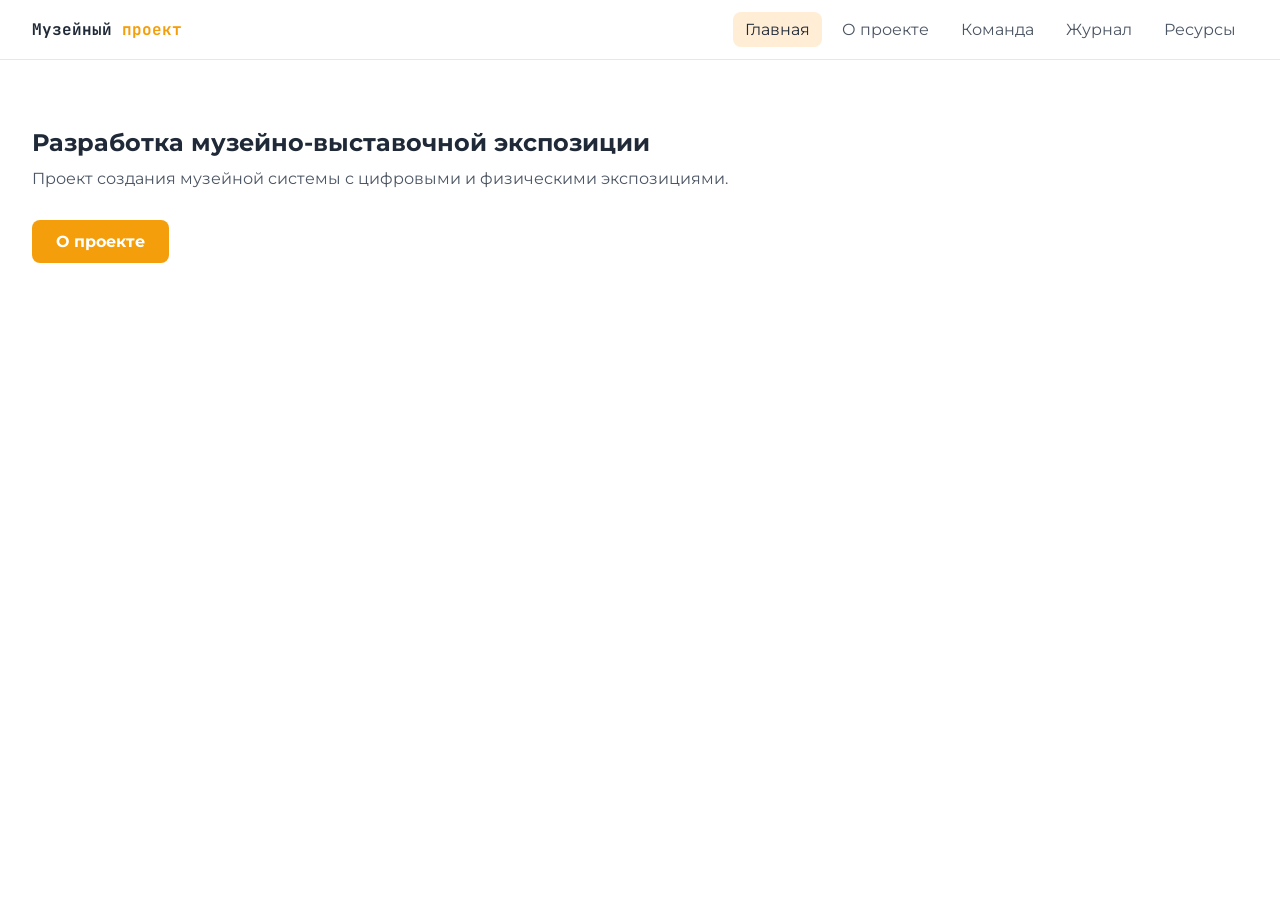
==== site/Окуньков Максим/vjm-site/index.html @ 3b5e3f92 "добавил свои файлы" ====
<!DOCTYPE html>
<html lang="ru">
<head>
    <meta charset="UTF-8">
    <meta name="viewport" content="width=device-width, initial-scale=1.0">
    <title>Разработка музейно-выставочной экспозиции</title>
    <link rel="stylesheet" href="css/style.css">
</head>

<body>

<nav>
    <a href="#" class="nav-logo" onclick="return showPage('home')">
        Музейный <span>проект</span>
    </a>

    <ul class="nav-links">
        <li><a href="#" id="nav-home" class="active" onclick="return showPage('home')">Главная</a></li>
        <li><a href="#" id="nav-about" onclick="return showPage('about')">О проекте</a></li>
        <li><a href="#" id="nav-team" onclick="return showPage('team')">Команда</a></li>
        <li><a href="#" id="nav-journal" onclick="return showPage('journal')">Журнал</a></li>
        <li><a href="#" id="nav-resources" onclick="return showPage('resources')">Ресурсы</a></li>
    </ul>
</nav>

<main>

<!-- ================= HOME ================= -->
<section id="page-home" class="page active">
    <div class="hero">
        <div class="hero-content">
            <h1>Разработка музейно-выставочной экспозиции</h1>
            <p class="hero-sub">Проект создания музейной системы с цифровыми и физическими экспозициями.</p>

            <div class="hero-buttons">
                <a href="#" class="btn btn-primary" onclick="return showPage('about')">О проекте</a>
            </div>
        </div>
    </div>
</section>

<!-- ================= ABOUT ================= -->
<section id="page-about" class="page">

    <div class="section">

        <div class="section-label">О проекте</div>
        <div class="section-title">Структура музейной системы</div>

        <p class="section-sub">
            Проект включает три взаимосвязанных направления экспозиции.
        </p>

        <div class="split">

            <div class="split-card">
                <div class="split-title">Основная экспозиция</div>
                <div class="split-text">
                    Физическое пространство музея с постоянной коллекцией и витринными зонами.
                </div>
            </div>

            <div class="split-card">
                <div class="split-title">Передвижная экспозиция</div>
                <div class="split-text">
                    Выездные выставки и временные экспозиционные решения.
                </div>
            </div>

            <div class="split-card">
                <div class="split-title">Виртуальный музей</div>
                <div class="split-text">
                    Онлайн-экспозиция и цифровые 3D-тур решения.
                </div>
            </div>

        </div>

    </div>

</section>

<!-- ================= TEAM ================= -->
<section id="page-team" class="page">

    <div class="section">

        <div class="section-label">Команда</div>
        <div class="section-title">Распределение участников</div>

        <p class="section-sub">
            Команда разделена по направлениям музейной системы.
        </p>

        <div class="split">

            <div class="split-card">
                <div class="split-title">Виртуальный музей</div>
                <div class="split-list">
                    Тонковидова Василиса<br>
                    Окуньков Максим<br>
                    Юнусов Юлдаш<br>
                    Атабаева Айгул<br>
                    Архаров Денис
                </div>
            </div>

            <div class="split-card">
                <div class="split-title">Основная экспозиция</div>
                <div class="split-list">
                    Чинтхя Наталин<br>
                    Кузнецова Валерия<br>
                    Валиахметова Алина<br>
                    Жукова Екатерина<br>
                    Теркун Михаил<br>
                    Мольков Егор
                </div>
            </div>

            <div class="split-card">
                <div class="split-title">Передвижная экспозиция</div>
                <div class="split-list">
                    Папка Злата<br>
                    Шамсиддин Махмудов<br>
                    Пономарева Мария<br>
                    Панфилов Сергей<br>
                    Петровский Михаил
                </div>
            </div>

        </div>

    </div>

</section>

</main>

<script src="js/main.js"></script>

</body>
</html>
---- site/Окуньков Максим/vjm-site/css/style.css ----
@import url('https://fonts.googleapis.com/css2?family=Montserrat:wght@300;400;600;700;900&family=JetBrains+Mono:wght@400;700&display=swap');

:root {
    --bg: #ffffff;
    --bg2: #fff7ed;
    --bg3: #ffedd5;

    --card: #ffffff;
    --border: #e5e7eb;

    --accent: #f59e0b;
    --accent2: #f97316;

    --text: #1f2937;
    --text2: #4b5563;
    --text3: #9ca3af;

    --space-1: 4px;
    --space-2: 8px;
    --space-3: 12px;
    --space-4: 16px;
    --space-5: 24px;
    --space-6: 32px;
    --space-7: 48px;
}

/* RESET */
* {
    margin: 0;
    padding: 0;
    box-sizing: border-box;
}

body {
    font-family: 'Montserrat', sans-serif;
    background: var(--bg);
    color: var(--text);
}

/* NAV */
nav {
    position: fixed;
    top: 0;
    left: 0;
    right: 0;

    height: 60px;

    display: flex;
    justify-content: space-between;
    align-items: center;

    padding: 0 var(--space-6);

    background: rgba(255,255,255,0.9);
    backdrop-filter: blur(10px);

    border-bottom: 1px solid var(--border);
    z-index: 1000;
}

.nav-logo {
    font-family: 'JetBrains Mono', monospace;
    font-weight: 700;
    color: var(--text);
    text-decoration: none;
}

.nav-logo span {
    color: var(--accent);
}

.nav-links {
    display: flex;
    list-style: none;
    gap: var(--space-2);
}

.nav-links a {
    text-decoration: none;
    color: var(--text2);
    padding: var(--space-2) var(--space-3);
    border-radius: 8px;
}

.nav-links a:hover,
.nav-links a.active {
    background: var(--bg3);
    color: var(--text);
}

/* PAGE */
.page {
    display: none;
    padding-top: 80px;
}

.page.active {
    display: block;
}

/* HERO */
.hero {
    padding: var(--space-7) var(--space-6);
}

.hero-sub {
    margin-top: var(--space-3);
    color: var(--text2);
}

/* BUTTONS */
.hero-buttons {
    display: flex;
    gap: var(--space-4);
    margin-top: var(--space-6);
}

.btn {
    display: inline-block;
    text-decoration: none;

    padding: var(--space-3) var(--space-5);
    border-radius: 8px;

    font-weight: 700;
}

.btn-primary {
    background: var(--accent);
    color: white;
}

.btn-ghost {
    border: 1px solid var(--border);
    color: var(--text);
}

/* SECTION */
.section {
    padding: var(--space-7) var(--space-6);
}

.section-label {
    font-family: 'JetBrains Mono', monospace;
    text-transform: uppercase;
    letter-spacing: 0.08em;
    font-size: 0.75rem;
    color: var(--accent2);

    margin-bottom: var(--space-2);
}

.section-title {
    font-size: 2rem;
    font-weight: 900;

    margin-bottom: var(--space-3);
}

.section-sub {
    color: var(--text2);

    margin-bottom: var(--space-6);
    max-width: 700px;
}

/* CARDS */
.cards {
    display: grid;
    grid-template-columns: repeat(auto-fit, minmax(220px, 1fr));
    gap: var(--space-4);
}

.card {
    background: white;
    border: 1px solid var(--border);
    border-radius: 12px;

    padding: var(--space-5);
}

/* ================= IMPORTANT FIX ================= */
/* О ПРОЕКТЕ: ВСЕ ПЛАШКИ В ОДНУ ЛИНИЮ */
.tree {
    margin-top: var(--space-7);
}

.tree-children {
    display: flex;
    flex-wrap: nowrap; /* ❗ запрещаем перенос */
    justify-content: center;
    gap: var(--space-5);

    overflow-x: auto; /* на маленьких экранах можно скроллить */
    padding-bottom: var(--space-3);
}

.tree-node {
    min-width: 260px;
    text-align: center;

    padding: var(--space-4) var(--space-5);

    border-radius: 12px;
    border: 1px solid var(--border);

    background: white;
    font-weight: 700;
}

.tree-node.root {
    background: var(--bg3);
}

.tree-desc {
    margin-top: var(--space-3);
    font-size: 0.85rem;
    color: var(--text2);
    font-weight: 400;
}

/* FOOTER */
footer {
    text-align: center;
    padding: var(--space-6);
    color: var(--text3);
    border-top: 1px solid var(--border);
}

.tree-group {
    margin-top: 32px;
}

.tree-column {
    display: flex;
    flex-direction: column;
    gap: 12px;
    margin-top: 16px;
}

.tree-group .tree-node {
    min-width: 280px;
}

.split {
    display: flex;
    gap: 24px;

    width: 100%;
    margin-top: 32px;
}

.split-card {
    flex: 1;

    background: white;
    border: 1px solid var(--border);
    border-radius: 14px;

    padding: 28px;

    min-height: 300px;
}

.split-title {
    font-weight: 800;
    font-size: 1.1rem;

    margin-bottom: 16px;
}

.split-text {
    color: var(--text2);
    line-height: 1.6;
}

.split-list {
    color: var(--text);
    line-height: 1.9;
    font-size: 0.95rem;
}

/* адаптив */
@media (max-width: 900px) {
    .split {
        flex-direction: column;
    }
}
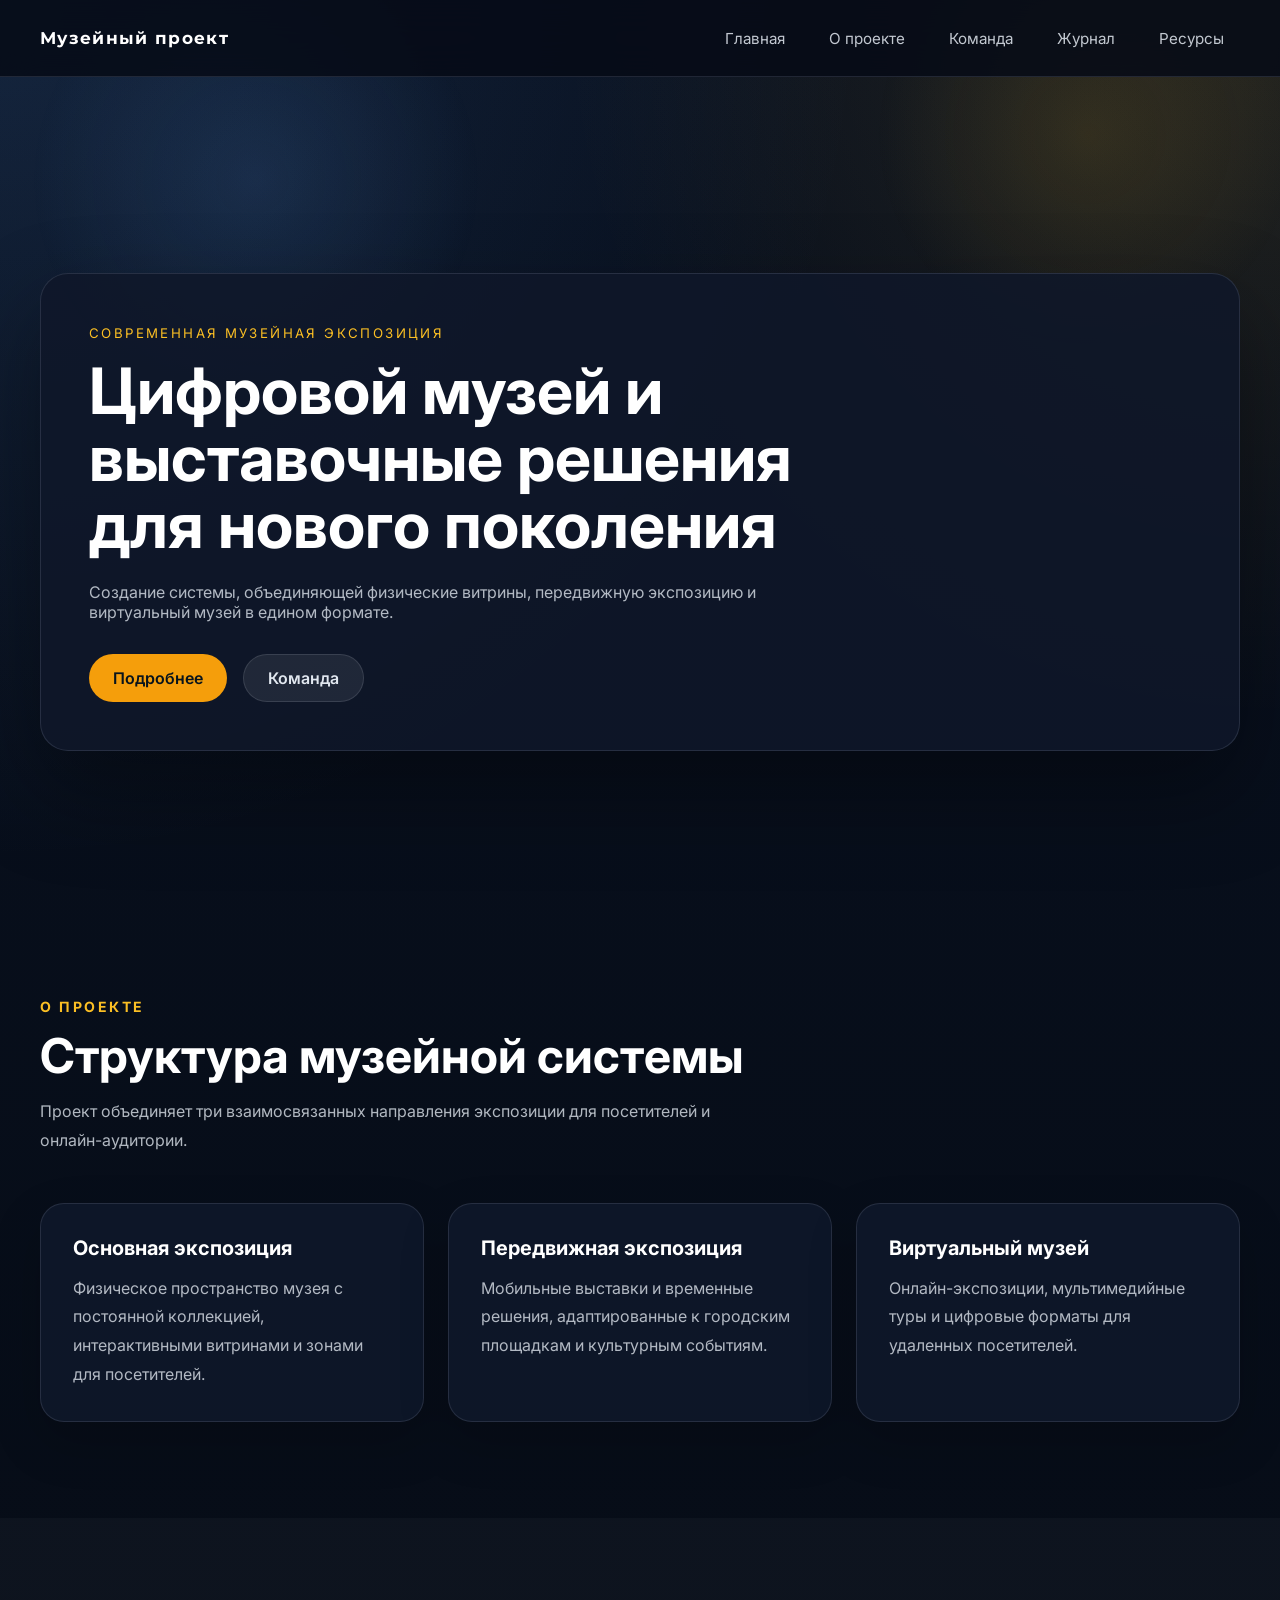
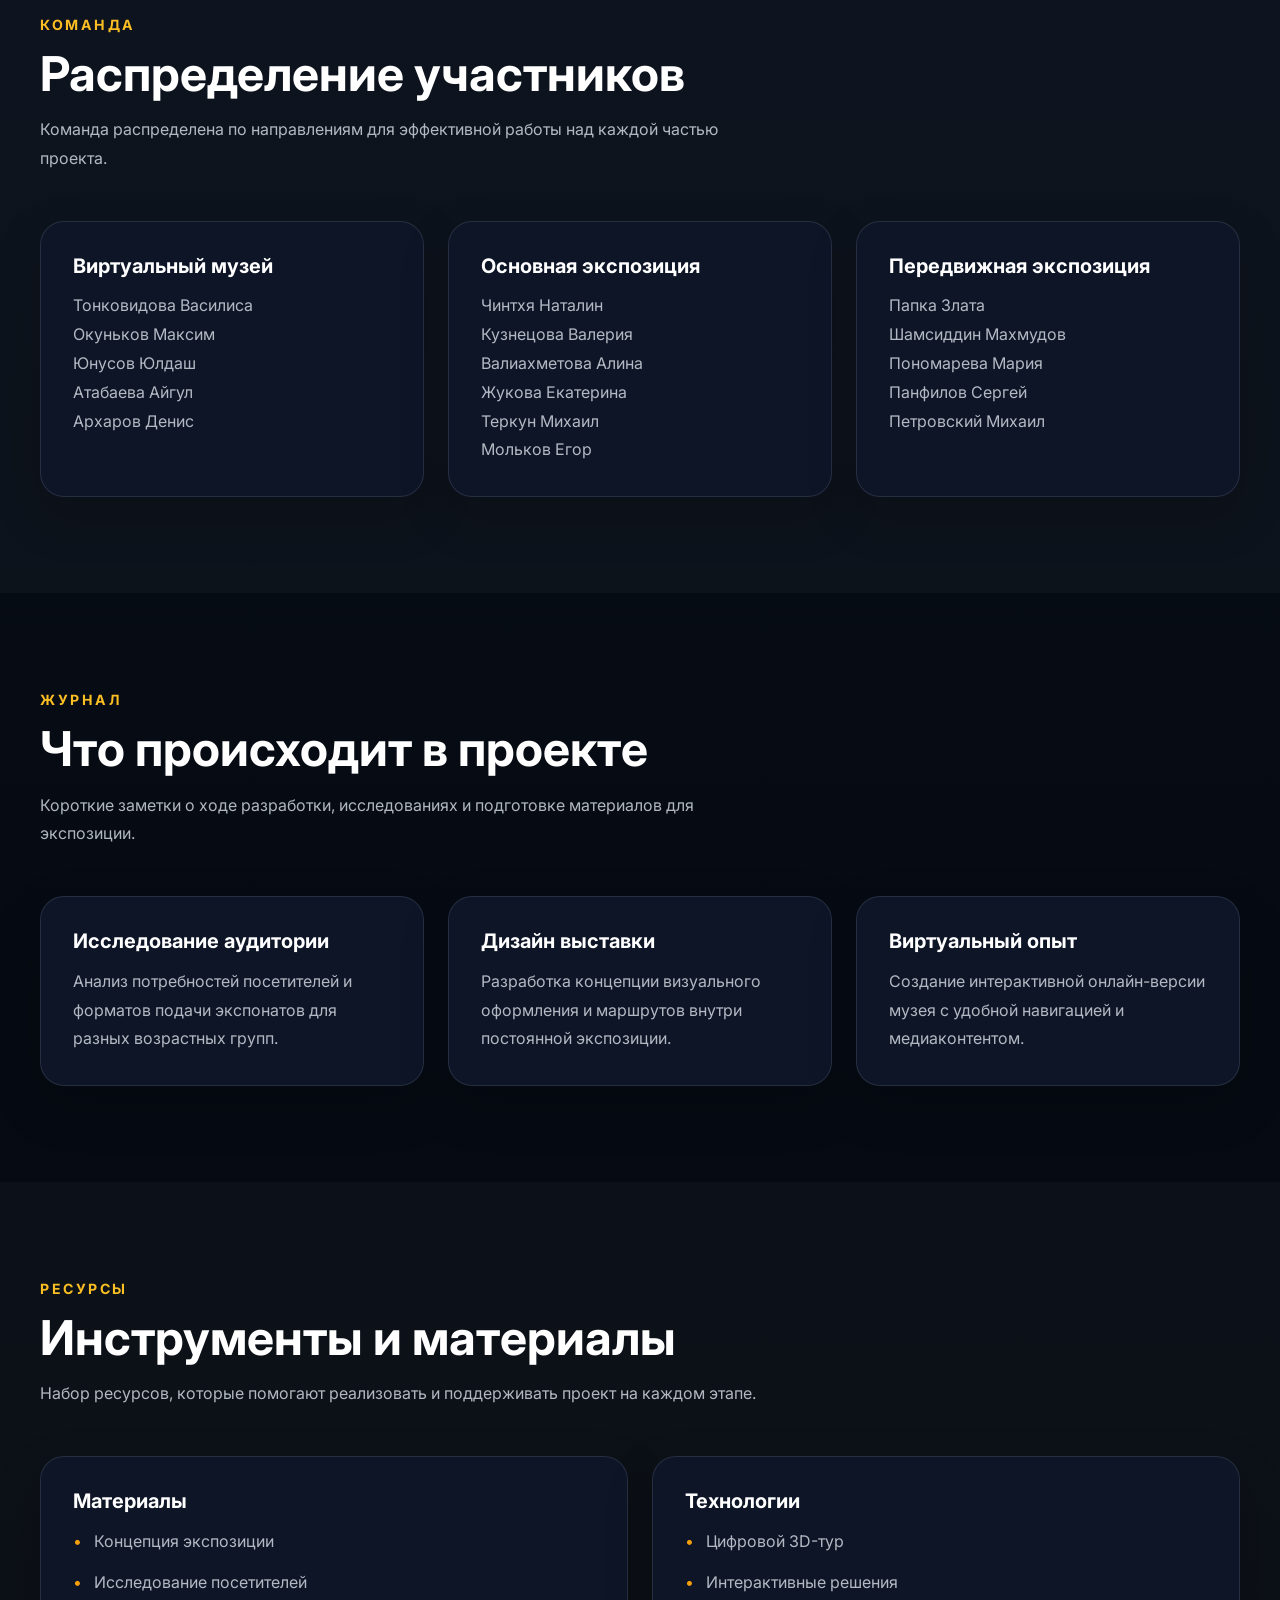
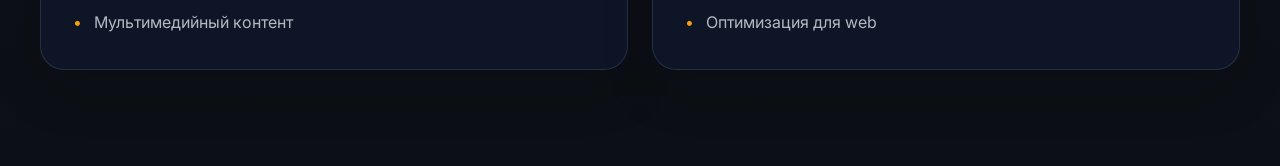
==== commit c1a01cb2: "почти доделал сайт" ====
--- a/site/Окуньков Максим/vjm-site/index.html
+++ b/site/Окуньков Максим/vjm-site/index.html
@@ -4,139 +4,132 @@
     <meta charset="UTF-8">
     <meta name="viewport" content="width=device-width, initial-scale=1.0">
     <title>Разработка музейно-выставочной экспозиции</title>
+    <link rel="preconnect" href="https://fonts.googleapis.com">
+    <link rel="preconnect" href="https://fonts.gstatic.com" crossorigin>
+    <link href="https://fonts.googleapis.com/css2?family=Inter:wght@400;500;600;700;800&family=Montserrat:wght@500;700;800&display=swap" rel="stylesheet">
     <link rel="stylesheet" href="css/style.css">
 </head>
-
 <body>
-
-<nav>
-    <a href="#" class="nav-logo" onclick="return showPage('home')">
-        Музейный <span>проект</span>
-    </a>
-
-    <ul class="nav-links">
-        <li><a href="#" id="nav-home" class="active" onclick="return showPage('home')">Главная</a></li>
-        <li><a href="#" id="nav-about" onclick="return showPage('about')">О проекте</a></li>
-        <li><a href="#" id="nav-team" onclick="return showPage('team')">Команда</a></li>
-        <li><a href="#" id="nav-journal" onclick="return showPage('journal')">Журнал</a></li>
-        <li><a href="#" id="nav-resources" onclick="return showPage('resources')">Ресурсы</a></li>
-    </ul>
-</nav>
-
+<header class="topbar">
+    <div class="container topbar-inner">
+        <a class="brand" href="#home">Музейный проект</a>
+        <nav class="nav">
+            <a href="#home">Главная</a>
+            <a href="#about">О проекте</a>
+            <a href="#team">Команда</a>
+            <a href="#journal">Журнал</a>
+            <a href="#resources">Ресурсы</a>
+        </nav>
+    </div>
+</header>
 <main>
-
-<!-- ================= HOME ================= -->
-<section id="page-home" class="page active">
-    <div class="hero">
-        <div class="hero-content">
-            <h1>Разработка музейно-выставочной экспозиции</h1>
-            <p class="hero-sub">Проект создания музейной системы с цифровыми и физическими экспозициями.</p>
-
-            <div class="hero-buttons">
-                <a href="#" class="btn btn-primary" onclick="return showPage('about')">О проекте</a>
-            </div>
+<section id="home" class="hero">
+    <div class="container hero-panel">
+        <span class="eyebrow">Современная музейная экспозиция</span>
+        <h1>Цифровой музей и выставочные решения для нового поколения</h1>
+        <p>Создание системы, объединяющей физические витрины, передвижную экспозицию и виртуальный музей в едином формате.</p>
+        <div class="hero-actions">
+            <a class="btn btn-primary" href="#about">Подробнее</a>
+            <a class="btn btn-secondary" href="#team">Команда</a>
         </div>
     </div>
 </section>
-
-<!-- ================= ABOUT ================= -->
-<section id="page-about" class="page">
-
-    <div class="section">
-
-        <div class="section-label">О проекте</div>
-        <div class="section-title">Структура музейной системы</div>
-
-        <p class="section-sub">
-            Проект включает три взаимосвязанных направления экспозиции.
-        </p>
-
-        <div class="split">
-
-            <div class="split-card">
-                <div class="split-title">Основная экспозиция</div>
-                <div class="split-text">
-                    Физическое пространство музея с постоянной коллекцией и витринными зонами.
-                </div>
-            </div>
-
-            <div class="split-card">
-                <div class="split-title">Передвижная экспозиция</div>
-                <div class="split-text">
-                    Выездные выставки и временные экспозиционные решения.
-                </div>
-            </div>
-
-            <div class="split-card">
-                <div class="split-title">Виртуальный музей</div>
-                <div class="split-text">
-                    Онлайн-экспозиция и цифровые 3D-тур решения.
-                </div>
-            </div>
-
+<section id="about" class="section">
+    <div class="container">
+        <div class="section-head">
+            <span class="section-label">О проекте</span>
+            <h2 class="section-title">Структура музейной системы</h2>
+            <p class="section-text">Проект объединяет три взаимосвязанных направления экспозиции для посетителей и онлайн-аудитории.</p>
         </div>
-
+        <div class="grid grid-3">
+            <article class="card">
+                <h3>Основная экспозиция</h3>
+                <p>Физическое пространство музея с постоянной коллекцией, интерактивными витринами и зонами для посетителей.</p>
+            </article>
+            <article class="card">
+                <h3>Передвижная экспозиция</h3>
+                <p>Мобильные выставки и временные решения, адаптированные к городским площадкам и культурным событиям.</p>
+            </article>
+            <article class="card">
+                <h3>Виртуальный музей</h3>
+                <p>Онлайн-экспозиции, мультимедийные туры и цифровые форматы для удаленных посетителей.</p>
+            </article>
+        </div>
     </div>
-
 </section>
-
-<!-- ================= TEAM ================= -->
-<section id="page-team" class="page">
-
-    <div class="section">
-
-        <div class="section-label">Команда</div>
-        <div class="section-title">Распределение участников</div>
-
-        <p class="section-sub">
-            Команда разделена по направлениям музейной системы.
-        </p>
-
-        <div class="split">
-
-            <div class="split-card">
-                <div class="split-title">Виртуальный музей</div>
-                <div class="split-list">
-                    Тонковидова Василиса<br>
-                    Окуньков Максим<br>
-                    Юнусов Юлдаш<br>
-                    Атабаева Айгул<br>
-                    Архаров Денис
-                </div>
-            </div>
-
-            <div class="split-card">
-                <div class="split-title">Основная экспозиция</div>
-                <div class="split-list">
-                    Чинтхя Наталин<br>
-                    Кузнецова Валерия<br>
-                    Валиахметова Алина<br>
-                    Жукова Екатерина<br>
-                    Теркун Михаил<br>
-                    Мольков Егор
-                </div>
-            </div>
-
-            <div class="split-card">
-                <div class="split-title">Передвижная экспозиция</div>
-                <div class="split-list">
-                    Папка Злата<br>
-                    Шамсиддин Махмудов<br>
-                    Пономарева Мария<br>
-                    Панфилов Сергей<br>
-                    Петровский Михаил
-                </div>
-            </div>
-
+<section id="team" class="section section-alt">
+    <div class="container">
+        <div class="section-head">
+            <span class="section-label">Команда</span>
+            <h2 class="section-title">Распределение участников</h2>
+            <p class="section-text">Команда распределена по направлениям для эффективной работы над каждой частью проекта.</p>
         </div>
-
+        <div class="grid grid-3">
+            <article class="card">
+                <h3>Виртуальный музей</h3>
+                <p>Тонковидова Василиса<br>Окуньков Максим<br>Юнусов Юлдаш<br>Атабаева Айгул<br>Архаров Денис</p>
+            </article>
+            <article class="card">
+                <h3>Основная экспозиция</h3>
+                <p>Чинтхя Наталин<br>Кузнецова Валерия<br>Валиахметова Алина<br>Жукова Екатерина<br>Теркун Михаил<br>Мольков Егор</p>
+            </article>
+            <article class="card">
+                <h3>Передвижная экспозиция</h3>
+                <p>Папка Злата<br>Шамсиддин Махмудов<br>Пономарева Мария<br>Панфилов Сергей<br>Петровский Михаил</p>
+            </article>
+        </div>
     </div>
-
 </section>
-
+<section id="journal" class="section">
+    <div class="container">
+        <div class="section-head">
+            <span class="section-label">Журнал</span>
+            <h2 class="section-title">Что происходит в проекте</h2>
+            <p class="section-text">Короткие заметки о ходе разработки, исследованиях и подготовке материалов для экспозиции.</p>
+        </div>
+        <div class="grid grid-3">
+            <article class="card">
+                <h3>Исследование аудитории</h3>
+                <p>Анализ потребностей посетителей и форматов подачи экспонатов для разных возрастных групп.</p>
+            </article>
+            <article class="card">
+                <h3>Дизайн выставки</h3>
+                <p>Разработка концепции визуального оформления и маршрутов внутри постоянной экспозиции.</p>
+            </article>
+            <article class="card">
+                <h3>Виртуальный опыт</h3>
+                <p>Создание интерактивной онлайн-версии музея с удобной навигацией и медиаконтентом.</p>
+            </article>
+        </div>
+    </div>
+</section>
+<section id="resources" class="section section-alt">
+    <div class="container">
+        <div class="section-head">
+            <span class="section-label">Ресурсы</span>
+            <h2 class="section-title">Инструменты и материалы</h2>
+            <p class="section-text">Набор ресурсов, которые помогают реализовать и поддерживать проект на каждом этапе.</p>
+        </div>
+        <div class="grid grid-2">
+            <article class="card">
+                <h3>Материалы</h3>
+                <ul>
+                    <li>Концепция экспозиции</li>
+                    <li>Исследование посетителей</li>
+                    <li>Мультимедийный контент</li>
+                </ul>
+            </article>
+            <article class="card">
+                <h3>Технологии</h3>
+                <ul>
+                    <li>Цифровой 3D-тур</li>
+                    <li>Интерактивные решения</li>
+                    <li>Оптимизация для web</li>
+                </ul>
+            </article>
+        </div>
+    </div>
+</section>
 </main>
-
-<script src="js/main.js"></script>
-
 </body>
 </html>
--- a/site/Окуньков Максим/vjm-site/css/style.css
+++ b/site/Окуньков Максим/vjm-site/css/style.css
@@ -1,289 +1,311 @@
-@import url('https://fonts.googleapis.com/css2?family=Montserrat:wght@300;400;600;700;900&family=JetBrains+Mono:wght@400;700&display=swap');
+@import url('https://fonts.googleapis.com/css2?family=Inter:wght@400;500;600;700;800&family=Montserrat:wght@500;700;800&display=swap');
 
 :root {
-    --bg: #ffffff;
-    --bg2: #fff7ed;
-    --bg3: #ffedd5;
-
-    --card: #ffffff;
-    --border: #e5e7eb;
-
+    --bg: #060b17;
+    --surface: rgba(15,23,42,0.92);
+    --surface-soft: rgba(15,23,42,0.72);
+    --border: rgba(148,163,184,0.18);
+    --text: #e2e8f0;
+    --text-muted: rgba(226,232,240,0.78);
     --accent: #f59e0b;
-    --accent2: #f97316;
-
-    --text: #1f2937;
-    --text2: #4b5563;
-    --text3: #9ca3af;
-
-    --space-1: 4px;
-    --space-2: 8px;
-    --space-3: 12px;
-    --space-4: 16px;
-    --space-5: 24px;
-    --space-6: 32px;
-    --space-7: 48px;
-}
-
-/* RESET */
+    --accent-strong: #fbbf24;
+    --radius: 28px;
+}
+
 * {
     margin: 0;
     padding: 0;
     box-sizing: border-box;
 }
 
+html {
+    scroll-behavior: smooth;
+}
+
 body {
+    min-height: 100vh;
+    font-family: 'Inter', sans-serif;
+    background: radial-gradient(circle at top left, rgba(96,165,250,0.14), transparent 24%),
+                radial-gradient(circle at top right, rgba(251,191,36,0.12), transparent 20%),
+                linear-gradient(180deg, #08101f 0%, #05090f 100%);
+    color: var(--text);
+}
+
+body::before {
+    content: '';
+    position: fixed;
+    inset: 0;
+    background: radial-gradient(circle at 20% 20%, rgba(96,165,250,0.12), transparent 18%),
+                radial-gradient(circle at 85% 15%, rgba(251,191,36,0.1), transparent 16%);
+    pointer-events: none;
+    z-index: -1;
+}
+
+img {
+    max-width: 100%;
+    display: block;
+}
+
+a {
+    color: inherit;
+    text-decoration: none;
+}
+
+.container {
+    width: min(1200px, calc(100% - 2rem));
+    margin: 0 auto;
+}
+
+main {
+    padding-top: 76px;
+}
+
+section {
+    scroll-margin-top: 96px;
+}
+
+.topbar {
+    position: fixed;
+    inset: 0 0 auto 0;
+    z-index: 100;
+    background: rgba(6,11,23,0.86);
+    border-bottom: 1px solid var(--border);
+    backdrop-filter: blur(18px);
+}
+
+.topbar-inner {
+    display: flex;
+    align-items: center;
+    justify-content: space-between;
+    gap: 1rem;
+    height: 76px;
+}
+
+.brand {
     font-family: 'Montserrat', sans-serif;
-    background: var(--bg);
-    color: var(--text);
-}
-
-/* NAV */
-nav {
-    position: fixed;
-    top: 0;
-    left: 0;
-    right: 0;
-
-    height: 60px;
-
+    font-weight: 700;
+    font-size: 1.05rem;
+    letter-spacing: 0.08em;
+    color: #ffffff;
+}
+
+.nav {
     display: flex;
-    justify-content: space-between;
+    flex-wrap: wrap;
+    gap: 0.75rem;
+}
+
+.nav a {
+    display: inline-flex;
     align-items: center;
-
-    padding: 0 var(--space-6);
-
-    background: rgba(255,255,255,0.9);
-    backdrop-filter: blur(10px);
-
-    border-bottom: 1px solid var(--border);
-    z-index: 1000;
-}
-
-.nav-logo {
-    font-family: 'JetBrains Mono', monospace;
-    font-weight: 700;
-    color: var(--text);
-    text-decoration: none;
-}
-
-.nav-logo span {
-    color: var(--accent);
-}
-
-.nav-links {
+    gap: 0.35rem;
+    padding: 0.75rem 1rem;
+    border-radius: 999px;
+    color: rgba(226,232,240,0.86);
+    transition: background 0.25s ease, color 0.25s ease;
+    font-size: 0.95rem;
+}
+
+.nav a:hover,
+.nav a:focus-visible {
+    background: rgba(255,255,255,0.08);
+    color: #ffffff;
+}
+
+.hero {
+    min-height: calc(100vh - 76px);
+    display: grid;
+    place-items: center;
+    padding: 7rem 0 4rem;
+}
+
+.hero-panel {
+    background: rgba(15,23,42,0.88);
+    border: 1px solid var(--border);
+    border-radius: var(--radius);
+    padding: 3rem;
+    box-shadow: 0 40px 90px rgba(0,0,0,0.35);
+}
+
+.eyebrow {
+    display: inline-block;
+    margin-bottom: 1rem;
+    font-size: 0.83rem;
+    letter-spacing: 0.18em;
+    text-transform: uppercase;
+    color: var(--accent-strong);
+}
+
+.hero-panel h1 {
+    font-size: clamp(2.7rem, 5vw, 4.4rem);
+    line-height: 1.05;
+    max-width: 820px;
+    margin-bottom: 1.5rem;
+    color: #ffffff;
+}
+
+.hero-panel p {
+    max-width: 720px;
+    font-size: 1rem;
+    color: var(--text-muted);
+    margin-bottom: 2rem;
+}
+
+.hero-actions {
     display: flex;
-    list-style: none;
-    gap: var(--space-2);
-}
-
-.nav-links a {
-    text-decoration: none;
-    color: var(--text2);
-    padding: var(--space-2) var(--space-3);
-    border-radius: 8px;
-}
-
-.nav-links a:hover,
-.nav-links a.active {
-    background: var(--bg3);
-    color: var(--text);
-}
-
-/* PAGE */
-.page {
-    display: none;
-    padding-top: 80px;
-}
-
-.page.active {
-    display: block;
-}
-
-/* HERO */
-.hero {
-    padding: var(--space-7) var(--space-6);
-}
-
-.hero-sub {
-    margin-top: var(--space-3);
-    color: var(--text2);
-}
-
-/* BUTTONS */
-.hero-buttons {
-    display: flex;
-    gap: var(--space-4);
-    margin-top: var(--space-6);
+    flex-wrap: wrap;
+    gap: 1rem;
 }
 
 .btn {
-    display: inline-block;
-    text-decoration: none;
-
-    padding: var(--space-3) var(--space-5);
-    border-radius: 8px;
-
-    font-weight: 700;
+    display: inline-flex;
+    align-items: center;
+    justify-content: center;
+    min-height: 48px;
+    padding: 0 1.5rem;
+    border-radius: 999px;
+    font-weight: 600;
+    transition: transform 0.25s ease, box-shadow 0.25s ease, background 0.25s ease;
 }
 
 .btn-primary {
     background: var(--accent);
-    color: white;
-}
-
-.btn-ghost {
+    color: #08141c;
+}
+
+.btn-primary:hover {
+    transform: translateY(-1px);
+    box-shadow: 0 22px 40px rgba(245,158,11,0.22);
+}
+
+.btn-secondary {
+    background: rgba(255,255,255,0.08);
+    color: #e2e8f0;
+    border: 1px solid rgba(226,232,240,0.12);
+}
+
+.btn-secondary:hover {
+    background: rgba(255,255,255,0.14);
+}
+
+.section {
+    padding: 6rem 0;
+}
+
+.section-alt {
+    background: rgba(255,255,255,0.03);
+}
+
+.section-head {
+    max-width: 720px;
+    margin-bottom: 3rem;
+}
+
+.section-label {
+    display: inline-block;
+    margin-bottom: 1rem;
+    color: var(--accent-strong);
+    font-size: 0.88rem;
+    letter-spacing: 0.18em;
+    text-transform: uppercase;
+    font-weight: 700;
+}
+
+.section-title {
+    font-size: clamp(2rem, 4vw, 3rem);
+    line-height: 1.05;
+    margin-bottom: 1rem;
+    color: #ffffff;
+}
+
+.section-text {
+    color: var(--text-muted);
+    font-size: 1rem;
+    line-height: 1.8;
+}
+
+.grid {
+    display: grid;
+    gap: 1.5rem;
+}
+
+.grid-2 {
+    grid-template-columns: repeat(2, minmax(0, 1fr));
+}
+
+.grid-3 {
+    grid-template-columns: repeat(3, minmax(0, 1fr));
+}
+
+.card {
+    background: var(--surface);
     border: 1px solid var(--border);
-    color: var(--text);
-}
-
-/* SECTION */
-.section {
-    padding: var(--space-7) var(--space-6);
-}
-
-.section-label {
-    font-family: 'JetBrains Mono', monospace;
-    text-transform: uppercase;
-    letter-spacing: 0.08em;
-    font-size: 0.75rem;
-    color: var(--accent2);
-
-    margin-bottom: var(--space-2);
-}
-
-.section-title {
-    font-size: 2rem;
-    font-weight: 900;
-
-    margin-bottom: var(--space-3);
-}
-
-.section-sub {
-    color: var(--text2);
-
-    margin-bottom: var(--space-6);
-    max-width: 700px;
-}
-
-/* CARDS */
-.cards {
+    border-radius: calc(var(--radius) - 4px);
+    padding: 2rem;
+    box-shadow: 0 20px 50px rgba(0,0,0,0.18);
+}
+
+.card h3 {
+    font-size: 1.25rem;
+    margin-bottom: 0.85rem;
+    color: #ffffff;
+}
+
+.card p,
+.card li {
+    color: var(--text-muted);
+    font-size: 1rem;
+    line-height: 1.8;
+}
+
+.card ul {
+    list-style: none;
+    padding-left: 0;
+    margin: 0;
     display: grid;
-    grid-template-columns: repeat(auto-fit, minmax(220px, 1fr));
-    gap: var(--space-4);
-}
-
-.card {
-    background: white;
-    border: 1px solid var(--border);
-    border-radius: 12px;
-
-    padding: var(--space-5);
-}
-
-/* ================= IMPORTANT FIX ================= */
-/* О ПРОЕКТЕ: ВСЕ ПЛАШКИ В ОДНУ ЛИНИЮ */
-.tree {
-    margin-top: var(--space-7);
-}
-
-.tree-children {
-    display: flex;
-    flex-wrap: nowrap; /* ❗ запрещаем перенос */
-    justify-content: center;
-    gap: var(--space-5);
-
-    overflow-x: auto; /* на маленьких экранах можно скроллить */
-    padding-bottom: var(--space-3);
-}
-
-.tree-node {
-    min-width: 260px;
-    text-align: center;
-
-    padding: var(--space-4) var(--space-5);
-
-    border-radius: 12px;
-    border: 1px solid var(--border);
-
-    background: white;
-    font-weight: 700;
-}
-
-.tree-node.root {
-    background: var(--bg3);
-}
-
-.tree-desc {
-    margin-top: var(--space-3);
-    font-size: 0.85rem;
-    color: var(--text2);
-    font-weight: 400;
-}
-
-/* FOOTER */
-footer {
-    text-align: center;
-    padding: var(--space-6);
-    color: var(--text3);
-    border-top: 1px solid var(--border);
-}
-
-.tree-group {
-    margin-top: 32px;
-}
-
-.tree-column {
-    display: flex;
-    flex-direction: column;
-    gap: 12px;
-    margin-top: 16px;
-}
-
-.tree-group .tree-node {
-    min-width: 280px;
-}
-
-.split {
-    display: flex;
-    gap: 24px;
-
-    width: 100%;
-    margin-top: 32px;
-}
-
-.split-card {
-    flex: 1;
-
-    background: white;
-    border: 1px solid var(--border);
-    border-radius: 14px;
-
-    padding: 28px;
-
-    min-height: 300px;
-}
-
-.split-title {
-    font-weight: 800;
-    font-size: 1.1rem;
-
-    margin-bottom: 16px;
-}
-
-.split-text {
-    color: var(--text2);
-    line-height: 1.6;
-}
-
-.split-list {
-    color: var(--text);
-    line-height: 1.9;
-    font-size: 0.95rem;
-}
-
-/* адаптив */
-@media (max-width: 900px) {
-    .split {
+    gap: 0.75rem;
+}
+
+.card li::before {
+    content: '•';
+    margin-right: 0.75rem;
+    color: var(--accent);
+}
+
+@media (max-width: 980px) {
+    .grid-3,
+    .grid-2 {
+        grid-template-columns: repeat(2, minmax(0, 1fr));
+    }
+}
+
+@media (max-width: 730px) {
+    .topbar-inner {
         flex-direction: column;
-    }
-}+        align-items: flex-start;
+        padding: 1rem 0;
+        height: auto;
+    }
+
+    .nav {
+        width: 100%;
+        justify-content: center;
+    }
+
+    .hero {
+        padding: 6rem 0 3rem;
+    }
+
+    .hero-panel {
+        padding: 2.5rem;
+    }
+
+    .hero-panel h1 {
+        font-size: 2.5rem;
+    }
+
+    .grid-3,
+    .grid-2 {
+        grid-template-columns: 1fr;
+    }
+}
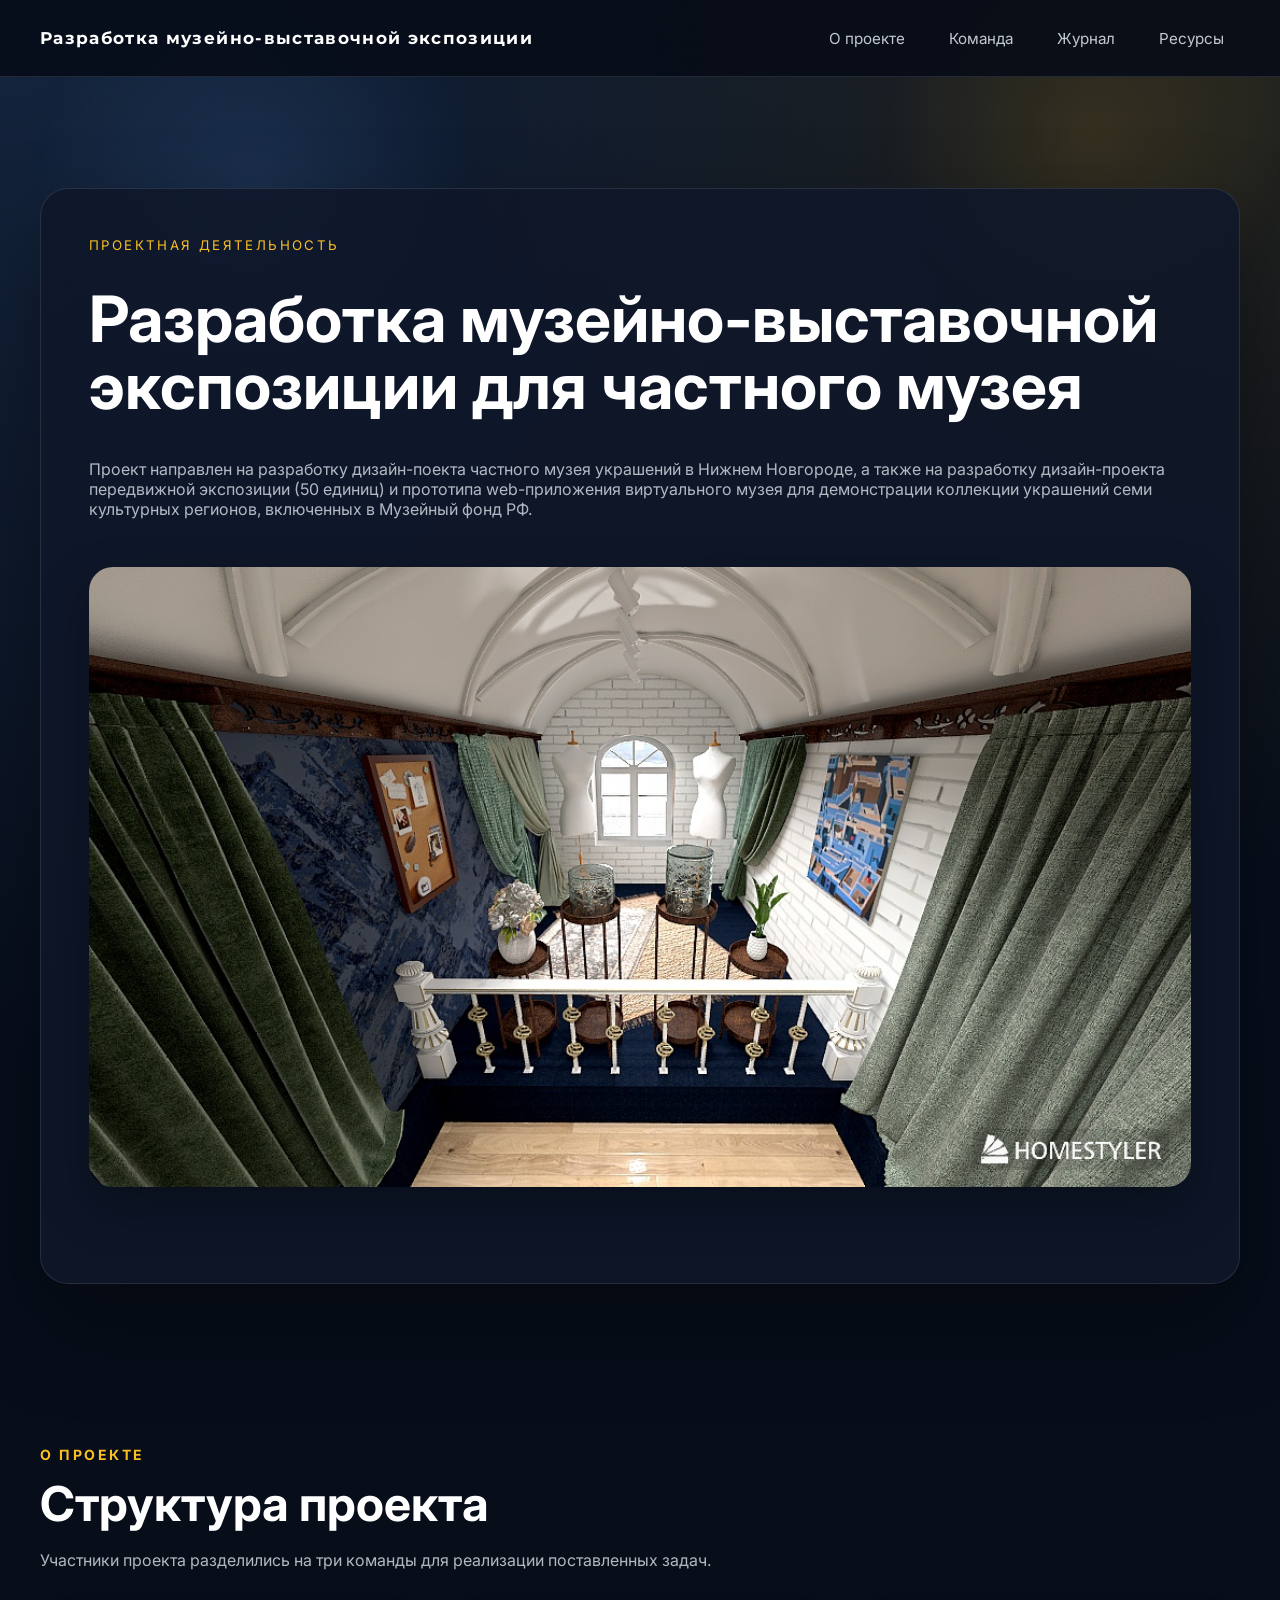
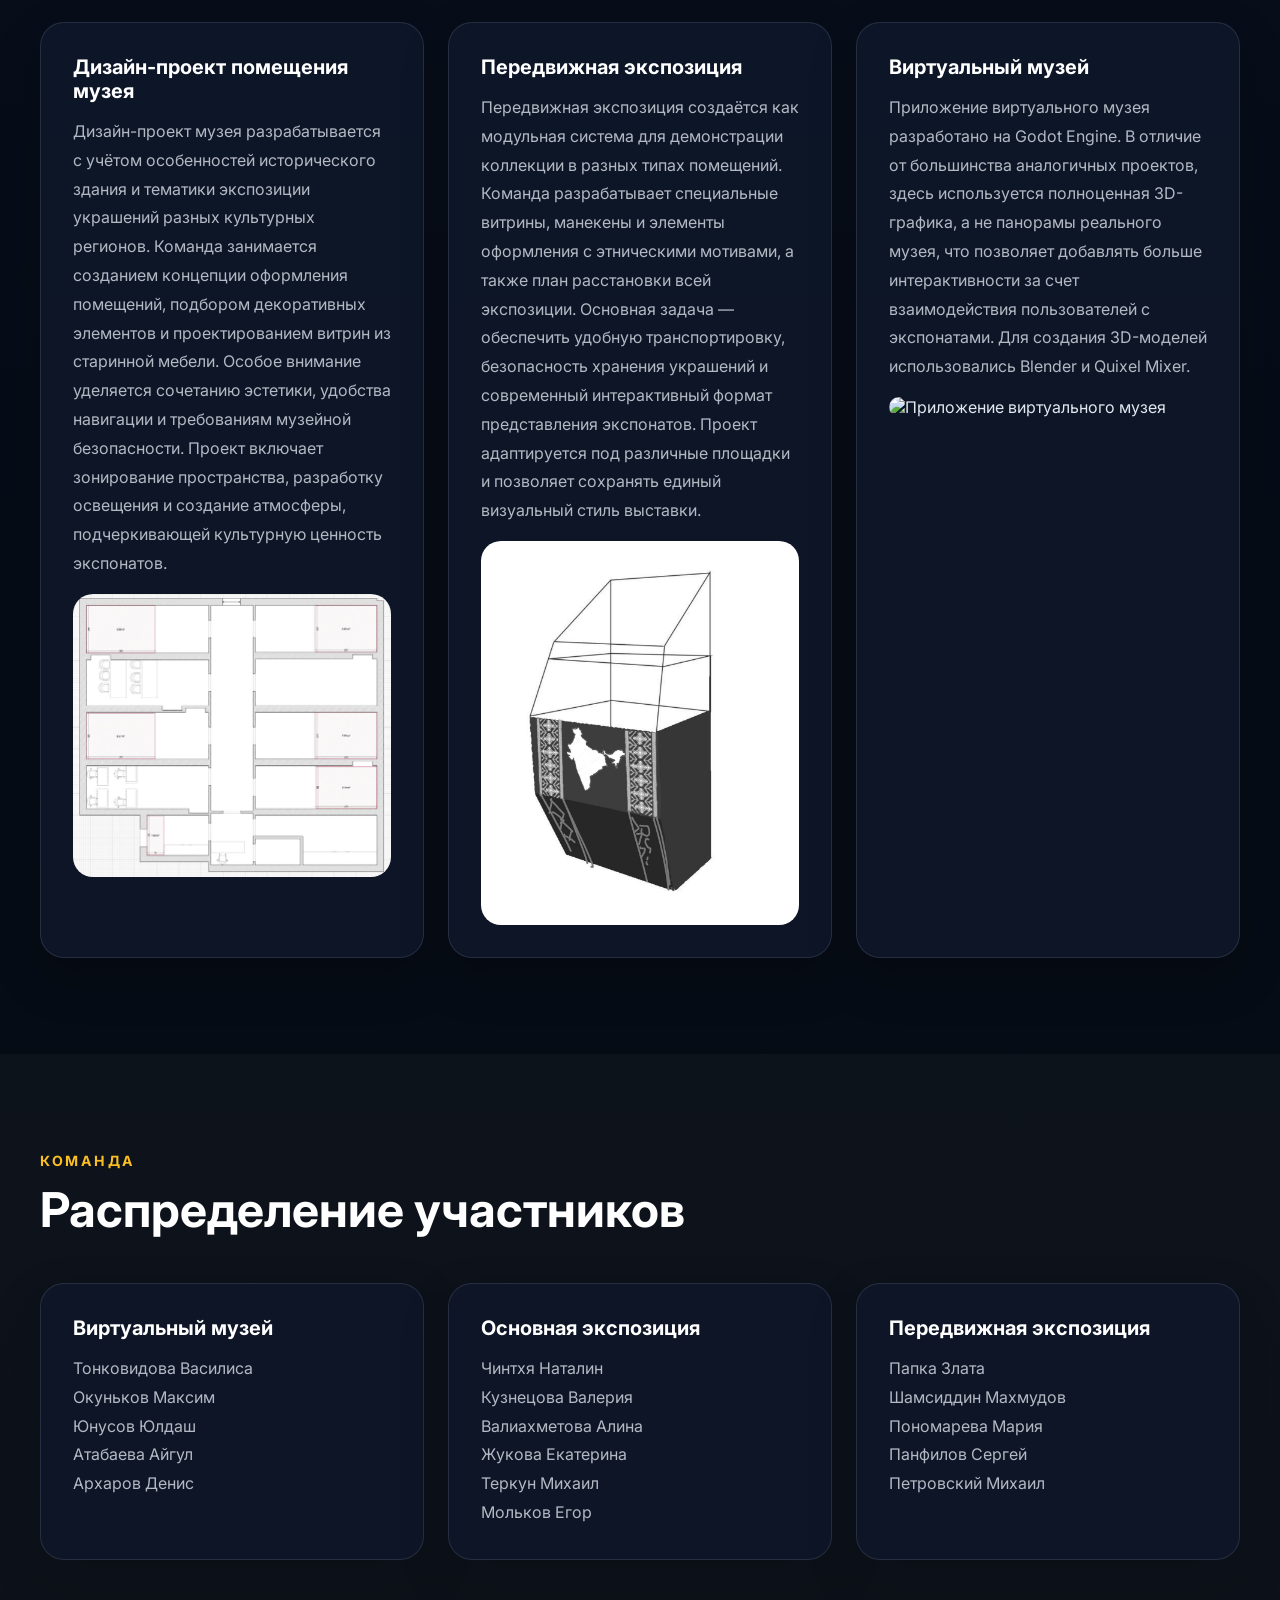
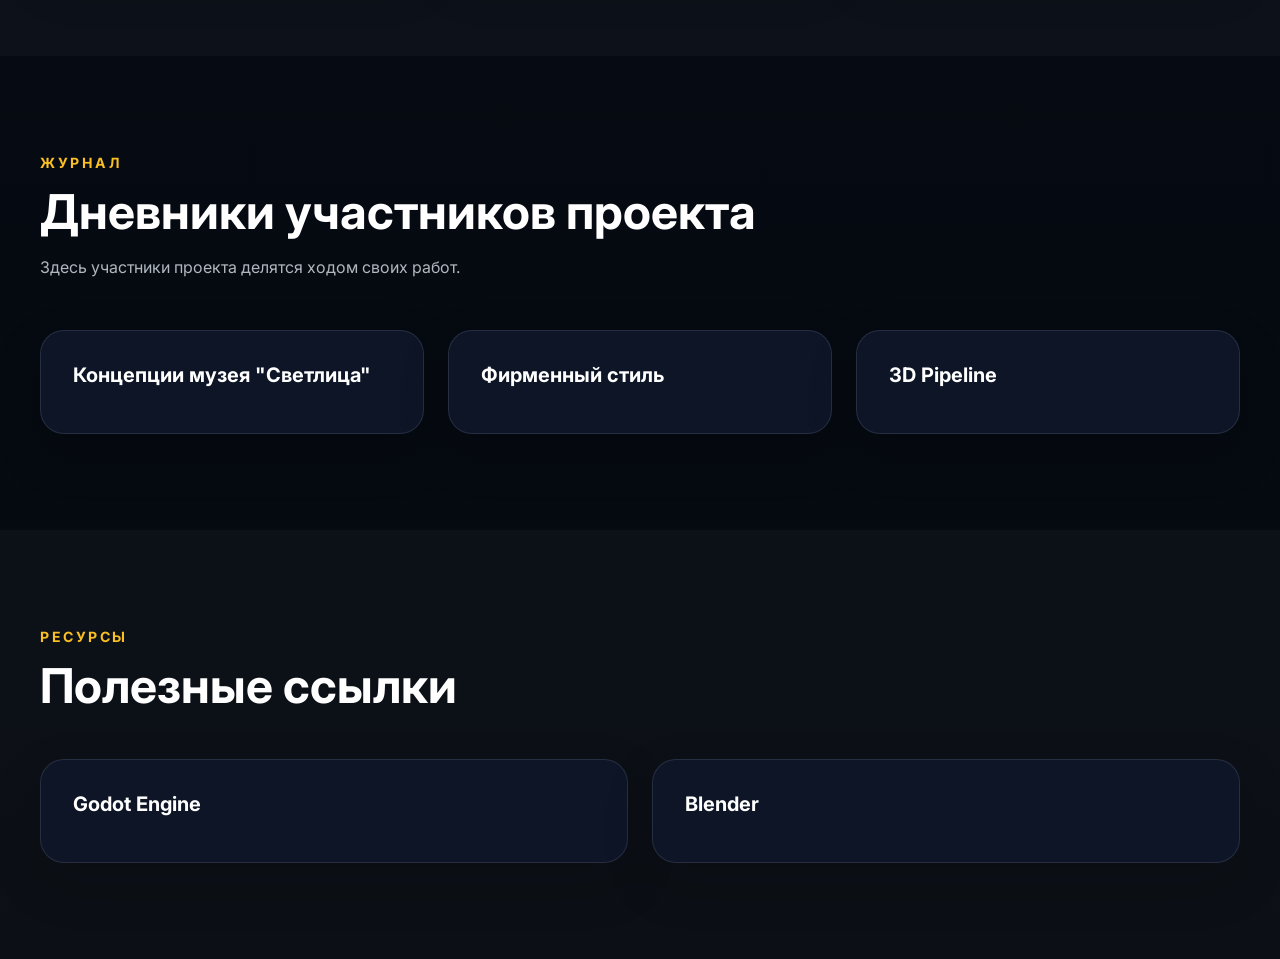
==== commit 63879e96: "доделал свой сайт" ====
--- a/site/Окуньков Максим/vjm-site/index.html
+++ b/site/Окуньков Максим/vjm-site/index.html
@@ -12,9 +12,8 @@
 <body>
 <header class="topbar">
     <div class="container topbar-inner">
-        <a class="brand" href="#home">Музейный проект</a>
+        <a class="brand" href="#home">Разработка музейно-выставочной экспозиции</a>
         <nav class="nav">
-            <a href="#home">Главная</a>
             <a href="#about">О проекте</a>
             <a href="#team">Команда</a>
             <a href="#journal">Журнал</a>
@@ -25,34 +24,37 @@
 <main>
 <section id="home" class="hero">
     <div class="container hero-panel">
-        <span class="eyebrow">Современная музейная экспозиция</span>
-        <h1>Цифровой музей и выставочные решения для нового поколения</h1>
-        <p>Создание системы, объединяющей физические витрины, передвижную экспозицию и виртуальный музей в едином формате.</p>
+        <span class="eyebrow">Проектная деятельность</span>
+        <h1>Разработка музейно-выставочной экспозиции для частного музея</h1>
+        <p>Проект направлен на разработку дизайн-поекта частного музея украшений в Нижнем Новгороде, а также на разработку дизайн-проекта передвижной экспозиции (50 единиц) и прототипа web-приложения виртуального музея для демонстрации коллекции украшений семи культурных регионов, включенных в Музейный фонд РФ.</p>
+        <img src="media/render.jpg" alt="Дизайн музея" class="hero-image">
         <div class="hero-actions">
-            <a class="btn btn-primary" href="#about">Подробнее</a>
-            <a class="btn btn-secondary" href="#team">Команда</a>
-        </div>
+        <!-- кнопки удалены по запросу -->
+        
     </div>
 </section>
 <section id="about" class="section">
     <div class="container">
         <div class="section-head">
             <span class="section-label">О проекте</span>
-            <h2 class="section-title">Структура музейной системы</h2>
-            <p class="section-text">Проект объединяет три взаимосвязанных направления экспозиции для посетителей и онлайн-аудитории.</p>
+            <h2 class="section-title">Структура проекта</h2>
+            <p class="section-text">Участники проекта разделились на три команды для реализации поставленных задач.</p>
         </div>
         <div class="grid grid-3">
             <article class="card">
-                <h3>Основная экспозиция</h3>
-                <p>Физическое пространство музея с постоянной коллекцией, интерактивными витринами и зонами для посетителей.</p>
+                <h3>Дизайн-проект помещения музея</h3>
+                <p>Дизайн-проект музея разрабатывается с учётом особенностей исторического здания и тематики экспозиции украшений разных культурных регионов. Команда занимается созданием концепции оформления помещений, подбором декоративных элементов и проектированием витрин из старинной мебели. Особое внимание уделяется сочетанию эстетики, удобства навигации и требованиям музейной безопасности. Проект включает зонирование пространства, разработку освещения и создание атмосферы, подчеркивающей культурную ценность экспонатов.</p>
+                <img src="media/v3.jpg" alt="Дизайн-проект помещения музея" class="card-gif">
             </article>
             <article class="card">
                 <h3>Передвижная экспозиция</h3>
-                <p>Мобильные выставки и временные решения, адаптированные к городским площадкам и культурным событиям.</p>
+                <p>Передвижная экспозиция создаётся как модульная система для демонстрации коллекции в разных типах помещений. Команда разрабатывает специальные витрины, манекены и элементы оформления с этническими мотивами, а также план расстановки всей экспозиции. Основная задача — обеспечить удобную транспортировку, безопасность хранения украшений и современный интерактивный формат представления экспонатов. Проект адаптируется под различные площадки и позволяет сохранять единый визуальный стиль выставки.</p>
+                <img src="media/v2.jpg" alt="Передвижная экспозиция" class="card-gif">
             </article>
             <article class="card">
                 <h3>Виртуальный музей</h3>
-                <p>Онлайн-экспозиции, мультимедийные туры и цифровые форматы для удаленных посетителей.</p>
+                <p>Приложение виртуального музея разработано на Godot Engine. В отличие от большинства аналогичных проектов, здесь используется полноценная 3D-графика, а не панорамы реального музея, что позволяет добавлять больше интерактивности за счет взаимодействия пользователей с экспонатами. Для создания 3D-моделей использовались Blender и Quixel Mixer.</p>
+                <img src="media/v1.gif" alt="Приложение виртуального музея" class="card-gif">
             </article>
         </div>
     </div>
@@ -62,7 +64,6 @@
         <div class="section-head">
             <span class="section-label">Команда</span>
             <h2 class="section-title">Распределение участников</h2>
-            <p class="section-text">Команда распределена по направлениям для эффективной работы над каждой частью проекта.</p>
         </div>
         <div class="grid grid-3">
             <article class="card">
@@ -84,21 +85,18 @@
     <div class="container">
         <div class="section-head">
             <span class="section-label">Журнал</span>
-            <h2 class="section-title">Что происходит в проекте</h2>
-            <p class="section-text">Короткие заметки о ходе разработки, исследованиях и подготовке материалов для экспозиции.</p>
+            <h2 class="section-title">Дневники участников проекта</h2>
+            <p class="section-text">Здесь участники проекта делятся ходом своих работ.</p>
         </div>
         <div class="grid grid-3">
             <article class="card">
-                <h3>Исследование аудитории</h3>
-                <p>Анализ потребностей посетителей и форматов подачи экспонатов для разных возрастных групп.</p>
+                <h3><a href="journal-1.html">Концепции музея "Светлица"</a></h3>
             </article>
             <article class="card">
-                <h3>Дизайн выставки</h3>
-                <p>Разработка концепции визуального оформления и маршрутов внутри постоянной экспозиции.</p>
+                <h3><a href="journal-2.html">Фирменный стиль</a></h3>
             </article>
             <article class="card">
-                <h3>Виртуальный опыт</h3>
-                <p>Создание интерактивной онлайн-версии музея с удобной навигацией и медиаконтентом.</p>
+                <h3><a href="journal-3.html">3D Pipeline</a></h3>
             </article>
         </div>
     </div>
@@ -107,25 +105,14 @@
     <div class="container">
         <div class="section-head">
             <span class="section-label">Ресурсы</span>
-            <h2 class="section-title">Инструменты и материалы</h2>
-            <p class="section-text">Набор ресурсов, которые помогают реализовать и поддерживать проект на каждом этапе.</p>
+            <h2 class="section-title">Полезные ссылки</h2>
         </div>
         <div class="grid grid-2">
             <article class="card">
-                <h3>Материалы</h3>
-                <ul>
-                    <li>Концепция экспозиции</li>
-                    <li>Исследование посетителей</li>
-                    <li>Мультимедийный контент</li>
-                </ul>
+                <h3><a href="https://godotengine.org/" target="_blank">Godot Engine</a></h3>
             </article>
             <article class="card">
-                <h3>Технологии</h3>
-                <ul>
-                    <li>Цифровой 3D-тур</li>
-                    <li>Интерактивные решения</li>
-                    <li>Оптимизация для web</li>
-                </ul>
+                <h3><a href="https://www.blender.org/" target="_blank">Blender</a></h3>
             </article>
         </div>
     </div>
--- a/site/Окуньков Максим/vjm-site/css/style.css
+++ b/site/Окуньков Максим/vjm-site/css/style.css
@@ -124,6 +124,10 @@
     border: 1px solid var(--border);
     border-radius: var(--radius);
     padding: 3rem;
+    display: flex;
+    flex-direction: column;
+    align-items: stretch;
+    gap: 1rem;
     box-shadow: 0 40px 90px rgba(0,0,0,0.35);
 }
 
@@ -139,16 +143,26 @@
 .hero-panel h1 {
     font-size: clamp(2.7rem, 5vw, 4.4rem);
     line-height: 1.05;
-    max-width: 820px;
+    width: 100%;
+    max-width: none;
     margin-bottom: 1.5rem;
     color: #ffffff;
 }
 
 .hero-panel p {
-    max-width: 720px;
+    width: 100%;
+    max-width: none;
     font-size: 1rem;
     color: var(--text-muted);
     margin-bottom: 2rem;
+}
+
+.hero-image {
+    width: 100%;
+    height: auto;
+    border-radius: calc(var(--radius) - 4px);
+    margin-bottom: 2rem;
+    box-shadow: 0 20px 50px rgba(0,0,0,0.3);
 }
 
 .hero-actions {
@@ -243,12 +257,16 @@
     border-radius: calc(var(--radius) - 4px);
     padding: 2rem;
     box-shadow: 0 20px 50px rgba(0,0,0,0.18);
+    display: flex;
+    flex-direction: column;
+    align-items: stretch;
 }
 
 .card h3 {
     font-size: 1.25rem;
     margin-bottom: 0.85rem;
     color: #ffffff;
+    width: 100%;
 }
 
 .card p,
@@ -256,6 +274,7 @@
     color: var(--text-muted);
     font-size: 1rem;
     line-height: 1.8;
+    width: 100%;
 }
 
 .card ul {
@@ -264,12 +283,84 @@
     margin: 0;
     display: grid;
     gap: 0.75rem;
+    width: 100%;
 }
 
 .card li::before {
     content: '•';
     margin-right: 0.75rem;
     color: var(--accent);
+}
+
+.card-gif {
+    width: 100%;
+    height: auto;
+    border-radius: calc(var(--radius) - 8px);
+    margin-top: 1rem;
+}
+
+.card h3 a {
+    color: #ffffff;
+    transition: color 0.25s ease;
+}
+
+.card h3 a:hover {
+    color: var(--accent-strong);
+}
+
+.journal-image {
+    width: 100%;
+    height: auto;
+    border-radius: calc(var(--radius) - 4px);
+    margin: 2rem 0;
+    box-shadow: 0 20px 50px rgba(0,0,0,0.3);
+}
+
+.journal-content {
+    color: var(--text-muted);
+    font-size: 1rem;
+    line-height: 1.8;
+}
+
+.journal-content h3 {
+    color: #ffffff;
+    font-size: 1.25rem;
+    margin-top: 2rem;
+    margin-bottom: 1rem;
+    font-weight: 600;
+}
+
+.journal-content h4 {
+    color: #ffffff;
+    font-size: 1.1rem;
+    margin-top: 1.5rem;
+    margin-bottom: 0.75rem;
+    font-weight: 600;
+}
+
+.journal-content p {
+    margin-bottom: 1rem;
+}
+
+.journal-content ul {
+    list-style: none;
+    padding-left: 1.5rem;
+    margin: 1rem 0;
+}
+
+.journal-content li {
+    color: var(--text-muted);
+    margin-bottom: 0.5rem;
+    position: relative;
+    padding-left: 0.75rem;
+}
+
+.journal-content li::before {
+    content: '•';
+    color: var(--accent);
+    margin-right: 0.75rem;
+    position: absolute;
+    left: 0;
 }
 
 @media (max-width: 980px) {
